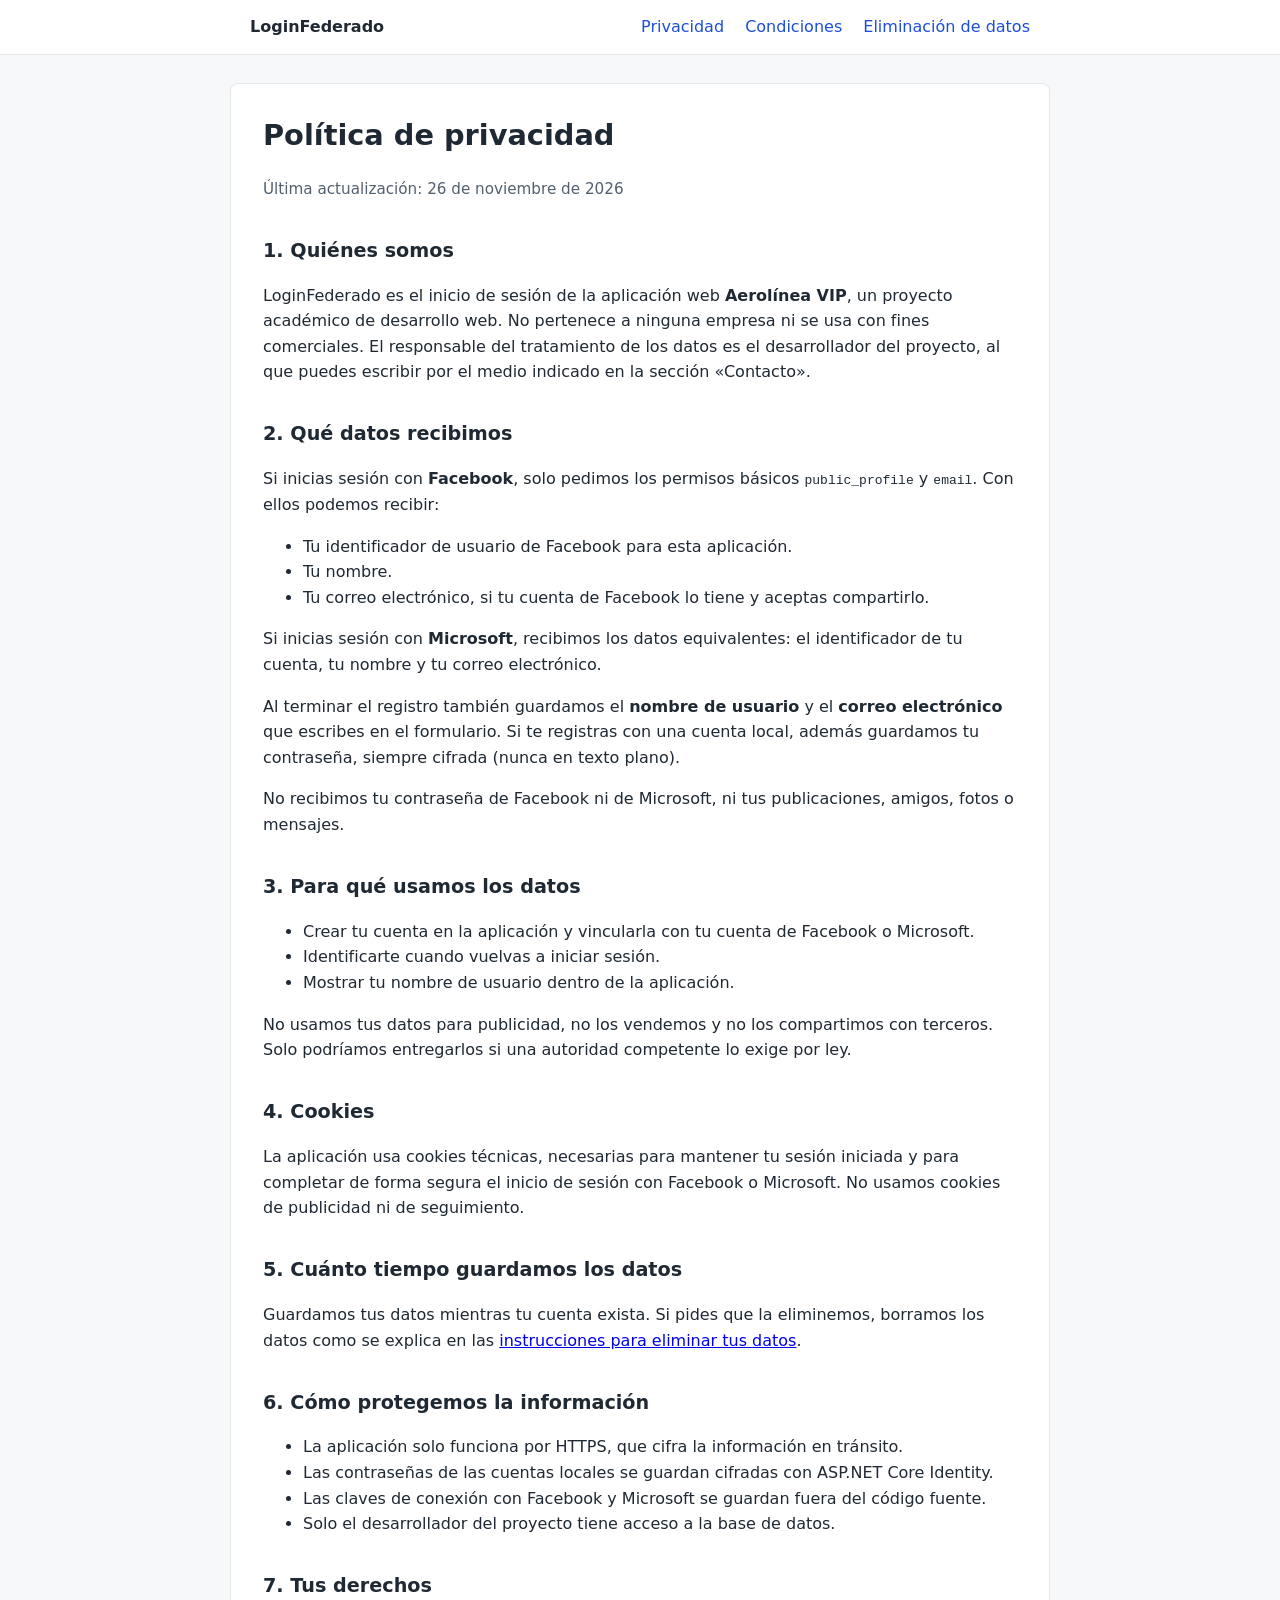
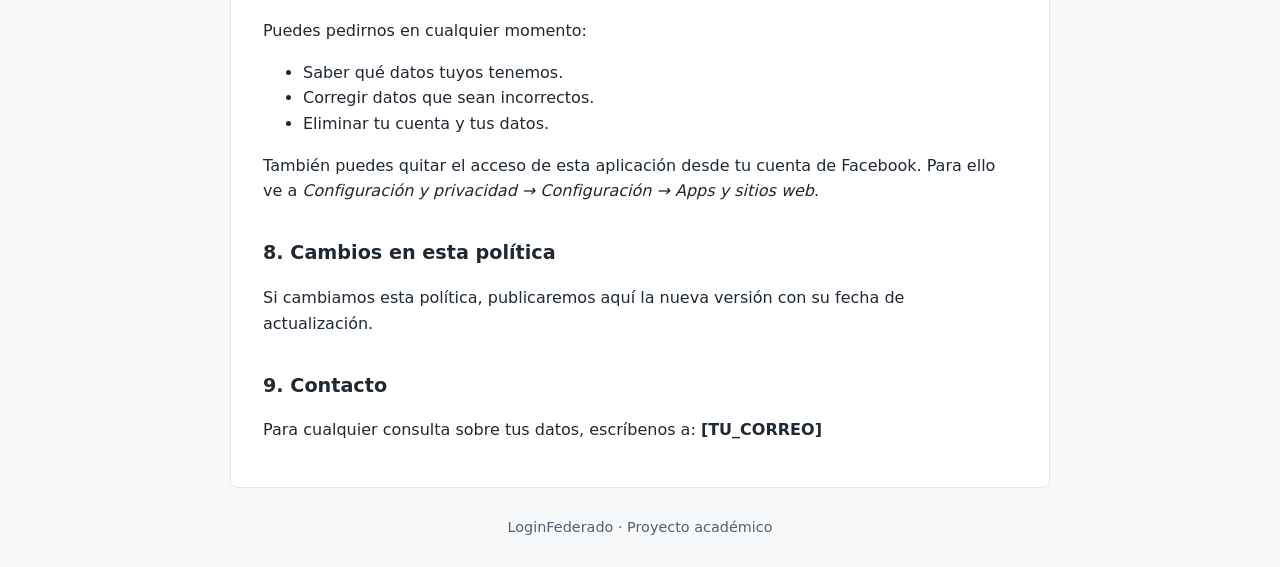
==== privacy.html @ fbfd71d2 "Agregar páginas legales para Meta (privacidad, condiciones, eliminación de datos) e icono Co-Authore" ====
<!DOCTYPE html>
<html lang="es">
<head>
  <meta charset="utf-8">
  <meta name="viewport" content="width=device-width, initial-scale=1">
  <title>Política de privacidad – LoginFederado</title>
  <link rel="stylesheet" href="style.css">
</head>
<body>
  <header>
    <div class="contenedor">
      <a class="marca" href="index.html">LoginFederado</a>
      <nav>
        <a href="privacy.html">Privacidad</a>
        <a href="terms.html">Condiciones</a>
        <a href="data-deletion.html">Eliminación de datos</a>
      </nav>
    </div>
  </header>
  <main>
    <div class="contenedor">
      <h1>Política de privacidad</h1>
      <p class="fecha">Última actualización: 26 de noviembre de 2026</p>

      <h2>1. Quiénes somos</h2>
      <p>LoginFederado es el inicio de sesión de la aplicación web <strong>Aerolínea VIP</strong>, un proyecto académico de desarrollo web. No pertenece a ninguna empresa ni se usa con fines comerciales. El responsable del tratamiento de los datos es el desarrollador del proyecto, al que puedes escribir por el medio indicado en la sección «Contacto».</p>

      <h2>2. Qué datos recibimos</h2>
      <p>Si inicias sesión con <strong>Facebook</strong>, solo pedimos los permisos básicos <code>public_profile</code> y <code>email</code>. Con ellos podemos recibir:</p>
      <ul>
        <li>Tu identificador de usuario de Facebook para esta aplicación.</li>
        <li>Tu nombre.</li>
        <li>Tu correo electrónico, si tu cuenta de Facebook lo tiene y aceptas compartirlo.</li>
      </ul>
      <p>Si inicias sesión con <strong>Microsoft</strong>, recibimos los datos equivalentes: el identificador de tu cuenta, tu nombre y tu correo electrónico.</p>
      <p>Al terminar el registro también guardamos el <strong>nombre de usuario</strong> y el <strong>correo electrónico</strong> que escribes en el formulario. Si te registras con una cuenta local, además guardamos tu contraseña, siempre cifrada (nunca en texto plano).</p>
      <p>No recibimos tu contraseña de Facebook ni de Microsoft, ni tus publicaciones, amigos, fotos o mensajes.</p>

      <h2>3. Para qué usamos los datos</h2>
      <ul>
        <li>Crear tu cuenta en la aplicación y vincularla con tu cuenta de Facebook o Microsoft.</li>
        <li>Identificarte cuando vuelvas a iniciar sesión.</li>
        <li>Mostrar tu nombre de usuario dentro de la aplicación.</li>
      </ul>
      <p>No usamos tus datos para publicidad, no los vendemos y no los compartimos con terceros. Solo podríamos entregarlos si una autoridad competente lo exige por ley.</p>

      <h2>4. Cookies</h2>
      <p>La aplicación usa cookies técnicas, necesarias para mantener tu sesión iniciada y para completar de forma segura el inicio de sesión con Facebook o Microsoft. No usamos cookies de publicidad ni de seguimiento.</p>

      <h2>5. Cuánto tiempo guardamos los datos</h2>
      <p>Guardamos tus datos mientras tu cuenta exista. Si pides que la eliminemos, borramos los datos como se explica en las <a href="data-deletion.html">instrucciones para eliminar tus datos</a>.</p>

      <h2>6. Cómo protegemos la información</h2>
      <ul>
        <li>La aplicación solo funciona por HTTPS, que cifra la información en tránsito.</li>
        <li>Las contraseñas de las cuentas locales se guardan cifradas con ASP.NET Core Identity.</li>
        <li>Las claves de conexión con Facebook y Microsoft se guardan fuera del código fuente.</li>
        <li>Solo el desarrollador del proyecto tiene acceso a la base de datos.</li>
      </ul>

      <h2>7. Tus derechos</h2>
      <p>Puedes pedirnos en cualquier momento:</p>
      <ul>
        <li>Saber qué datos tuyos tenemos.</li>
        <li>Corregir datos que sean incorrectos.</li>
        <li>Eliminar tu cuenta y tus datos.</li>
      </ul>
      <p>También puedes quitar el acceso de esta aplicación desde tu cuenta de Facebook. Para ello ve a <em>Configuración y privacidad → Configuración → Apps y sitios web</em>.</p>

      <h2>8. Cambios en esta política</h2>
      <p>Si cambiamos esta política, publicaremos aquí la nueva versión con su fecha de actualización.</p>

      <h2>9. Contacto</h2>
      <p>Para cualquier consulta sobre tus datos, escríbenos a: <strong>[TU_CORREO]</strong></p>
    </div>
  </main>
  <footer>LoginFederado · Proyecto académico</footer>
</body>
</html>
---- style.css ----
:root {
  --texto: #1f2933;
  --suave: #52606d;
  --acento: #1d4ed8;
  --fondo: #f7f8fa;
  --borde: #e4e7eb;
}
* { box-sizing: border-box; }
body {
  margin: 0;
  font-family: system-ui, -apple-system, "Segoe UI", Roboto, Arial, sans-serif;
  color: var(--texto);
  background: var(--fondo);
  line-height: 1.6;
}
header {
  background: #fff;
  border-bottom: 1px solid var(--borde);
}
header .contenedor {
  display: flex;
  flex-wrap: wrap;
  align-items: center;
  justify-content: space-between;
  gap: 12px;
  padding: 14px 20px;
}
header a.marca {
  font-weight: 700;
  color: var(--texto);
  text-decoration: none;
}
nav a {
  margin-left: 16px;
  color: var(--acento);
  text-decoration: none;
}
nav a:hover { text-decoration: underline; }
.contenedor { max-width: 820px; margin: 0 auto; }
main .contenedor {
  background: #fff;
  border: 1px solid var(--borde);
  border-radius: 8px;
  margin-top: 28px;
  margin-bottom: 28px;
  padding: 28px 32px;
}
h1 { margin-top: 0; font-size: 1.8rem; }
h2 { font-size: 1.2rem; margin-top: 1.8em; }
.fecha { color: var(--suave); font-size: 0.95rem; }
footer {
  text-align: center;
  color: var(--suave);
  font-size: 0.9rem;
  padding: 0 20px 28px;
}
@media (max-width: 600px) {
  main .contenedor { padding: 20px; border-radius: 0; margin-top: 0; }
  nav a { margin-left: 0; margin-right: 14px; }
}
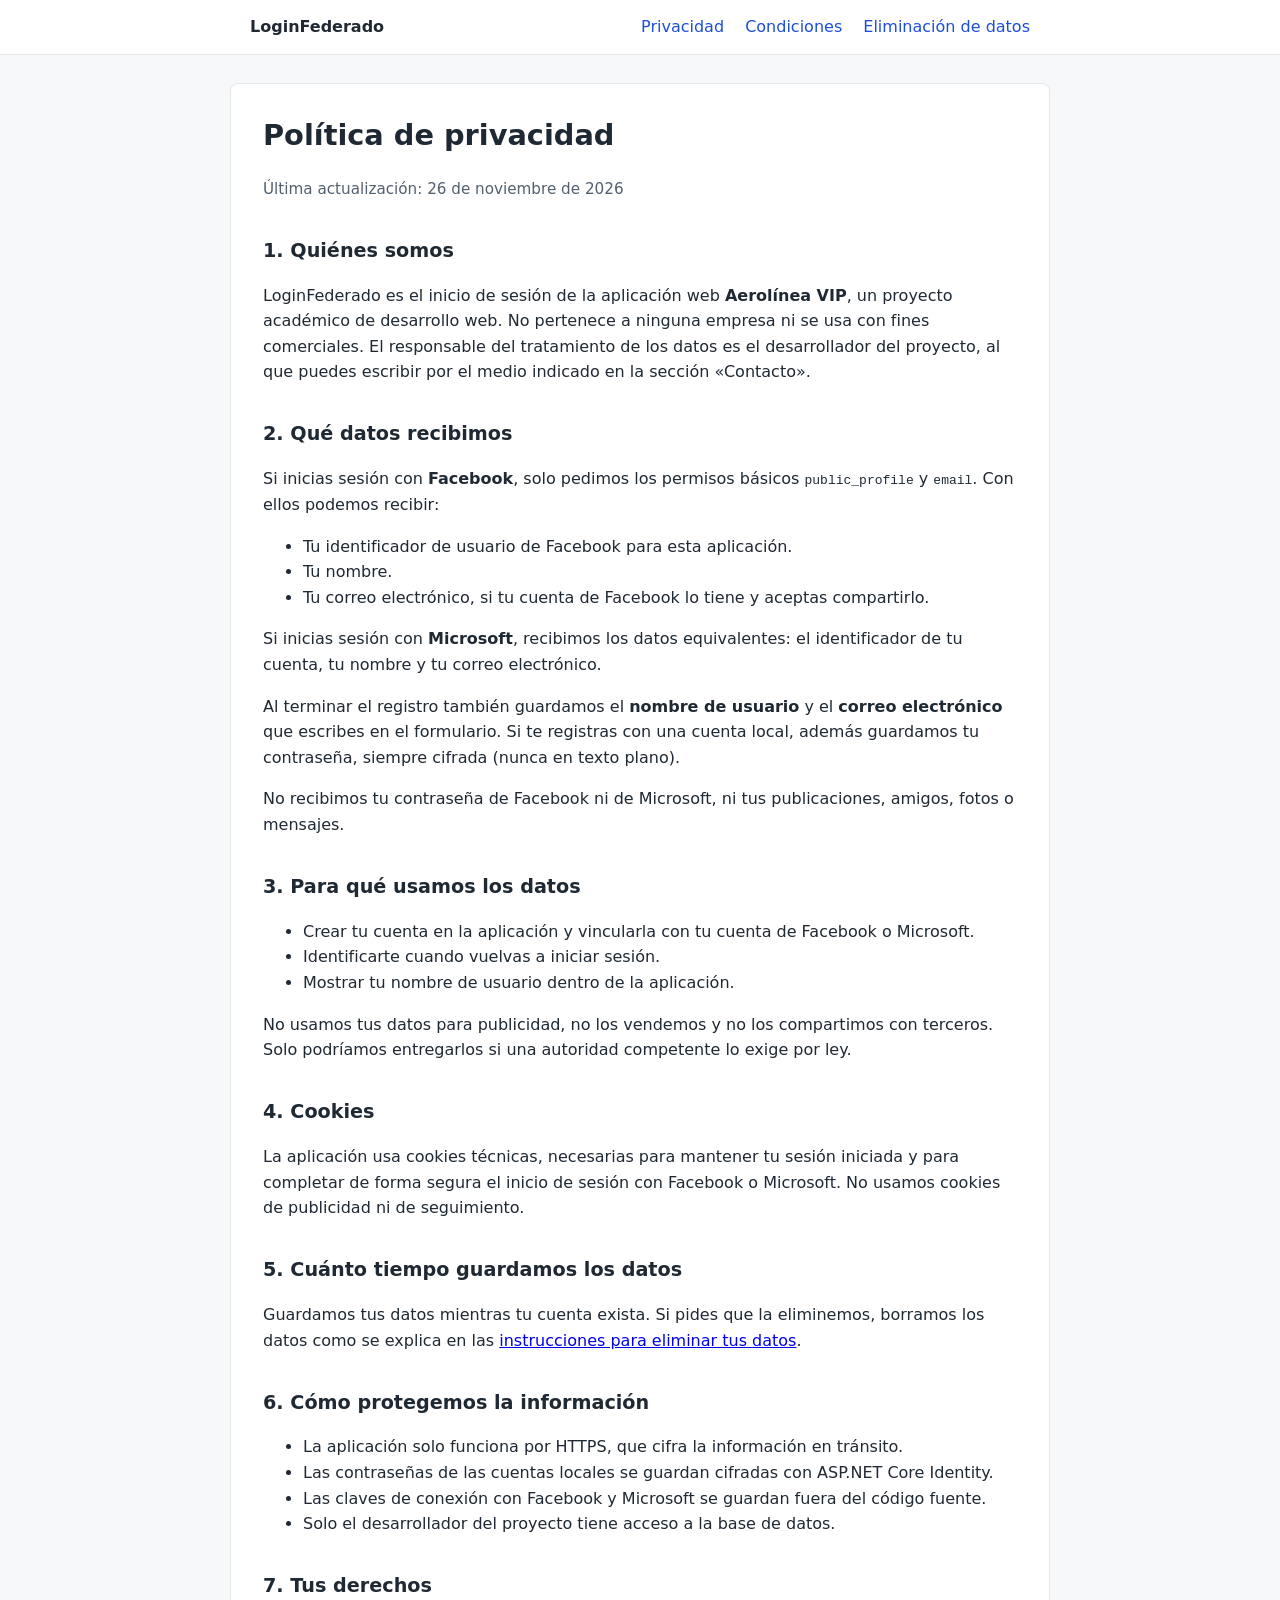
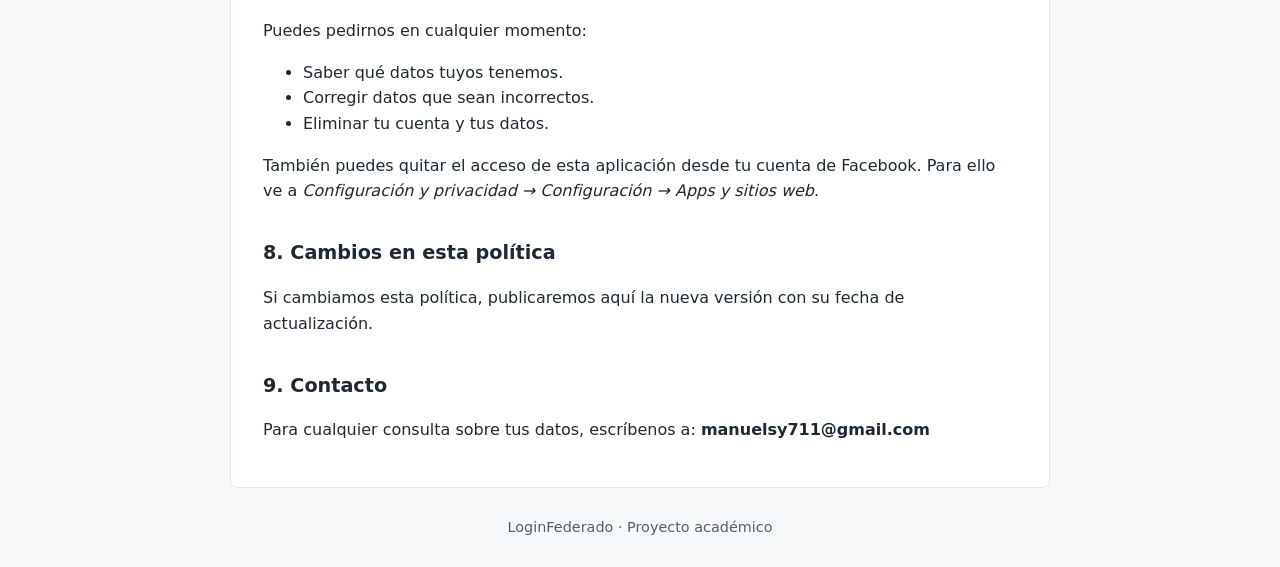
==== commit 3c8e6571: "Corrige correo de contacto en páginas legales en otras" ====
--- a/privacy.html
+++ b/privacy.html
@@ -71,7 +71,7 @@
       <p>Si cambiamos esta política, publicaremos aquí la nueva versión con su fecha de actualización.</p>
 
       <h2>9. Contacto</h2>
-      <p>Para cualquier consulta sobre tus datos, escríbenos a: <strong>[TU_CORREO]</strong></p>
+      <p>Para cualquier consulta sobre tus datos, escríbenos a: <strong>manuelsy711@gmail.com</strong></p>
     </div>
   </main>
   <footer>LoginFederado · Proyecto académico</footer>
